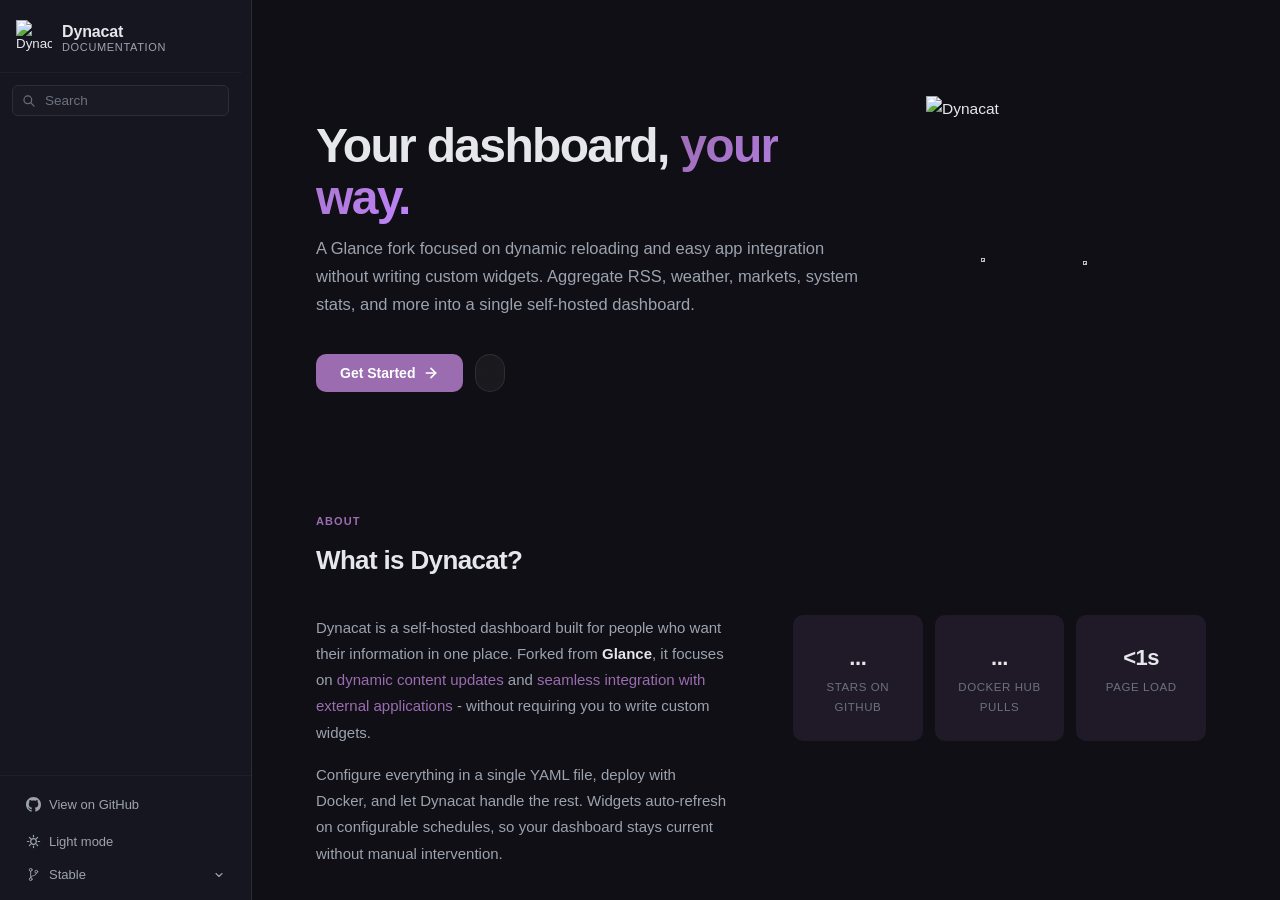
==== docs/index.html @ 715b792f "Test new pages system" ====
<!DOCTYPE html>
<html lang="en">
<head>
  <meta charset="UTF-8">
  <meta name="viewport" content="width=device-width, initial-scale=1.0">
  <title>Dynacat — Documentation</title>
  <script>
    (function () {
      try {
        var savedTheme = localStorage.getItem('theme') || 'dark';
        document.documentElement.setAttribute('data-theme', savedTheme);
      } catch (e) {
        document.documentElement.setAttribute('data-theme', 'dark');
      }
    })();
  </script>
  <link rel="icon" href="docs/logo.png" type="image/png">
  <link rel="stylesheet" href="https://cdnjs.cloudflare.com/ajax/libs/highlight.js/11.9.0/styles/atom-one-dark.min.css">
  <link rel="stylesheet" href="assets/style.css">
</head>
<body>

<div class="layout">
  <div class="overlay" id="overlay"></div>

  <aside class="sidebar" id="sidebar">
    <div class="sidebar-body">

      <div class="sidebar-header">
        <button class="site-logo" data-page="home">
          <img src="docs/logo.png" alt="Dynacat" class="logo-img">
          <div class="logo-text">
            <span class="logo-name">Dynacat</span>
            <span class="logo-sub">Documentation</span>
          </div>
        </button>
        <button class="mobile-nav-close" id="mobile-nav-close" aria-label="Close navigation">
          <span></span>
          <span></span>
        </button>
      </div>

      <div class="search-wrap">
        <svg class="search-icon" viewBox="0 0 18 18" fill="none">
          <circle cx="7.5" cy="7.5" r="5" stroke="currentColor" stroke-width="1.5"/>
          <path d="M11.5 11.5L15.5 15.5" stroke="currentColor" stroke-width="1.5" stroke-linecap="round"/>
        </svg>
        <input
          type="search"
          id="search-input"
          class="search-input"
          placeholder="Search"
          autocomplete="off"
          spellcheck="false"
        >
      </div>

      <div class="search-results" id="search-results" hidden></div>

      <nav class="nav" id="nav">
        <!-- populated dynamically from docs/manifest.json -->
      </nav>
    </div>

    <div class="sidebar-footer">
      <a
        href="https://github.com/Panonim/dynacat"
        target="_blank"
        rel="noopener noreferrer"
        class="footer-link"
      >
        <svg viewBox="0 0 16 16" fill="currentColor" width="15" height="15" aria-hidden="true">
          <path d="M8 0C3.58 0 0 3.58 0 8c0 3.54 2.29 6.53 5.47 7.59.4.07.55-.17.55-.38
            0-.19-.01-.82-.01-1.49-2.01.37-2.53-.49-2.69-.94-.09-.23-.48-.94-.82-1.13
            -.28-.15-.68-.52-.01-.53.63-.01 1.08.58 1.23.82.72 1.21 1.87.87 2.33.66
            .07-.52.28-.87.51-1.07-1.78-.2-3.64-.89-3.64-3.95 0-.87.31-1.59.82-2.15
            -.08-.2-.36-1.02.08-2.12 0 0 .67-.21 2.2.82.64-.18 1.32-.27 2-.27
            .68 0 1.36.09 2 .27 1.53-1.04 2.2-.82 2.2-.82.44 1.1.16 1.92.08 2.12
            .51.56.82 1.27.82 2.15 0 3.07-1.87 3.75-3.65 3.95.29.25.54.73.54 1.48
            0 1.07-.01 1.93-.01 2.2 0 .21.15.46.55.38A8.013 8.013 0 0016 8
            c0-4.42-3.58-8-8-8z"/>
        </svg>
        View on GitHub
      </a>

      <button id="theme-toggle" class="theme-toggle">
        <svg class="icon-sun" viewBox="0 0 16 16" fill="none" width="15" height="15" aria-hidden="true">
          <circle cx="8" cy="8" r="3" stroke="currentColor" stroke-width="1.3"/>
          <path d="M8 1.5v1.5M8 13v1.5M1.5 8H3M13 8h1.5M3.6 3.6l1.1 1.1M11.3 11.3l1.1 1.1M3.6 12.4l1.1-1.1M11.3 4.7l1.1-1.1" stroke="currentColor" stroke-width="1.3" stroke-linecap="round"/>
        </svg>
        <svg class="icon-moon" viewBox="0 0 16 16" fill="none" width="15" height="15" aria-hidden="true">
          <path d="M13 10.5A6 6 0 0 1 5.5 3 6.5 6.5 0 1 0 13 10.5z" stroke="currentColor" stroke-width="1.3"/>
        </svg>
        <span id="theme-label">Light mode</span>
      </button>

      <div class="branch-switcher">
        <svg class="branch-icon" viewBox="0 0 512 512" width="15" height="15" aria-hidden="true">
          <circle cx="160" cy="96" r="48" style="fill:none;stroke:currentColor;stroke-linecap:round;stroke-linejoin:round;stroke-width:32px"/>
          <circle cx="160" cy="416" r="48" style="fill:none;stroke:currentColor;stroke-linecap:round;stroke-linejoin:round;stroke-width:32px"/>
          <line x1="160" y1="368" x2="160" y2="144" style="fill:none;stroke:currentColor;stroke-linecap:round;stroke-linejoin:round;stroke-width:32px"/>
          <circle cx="352" cy="160" r="48" style="fill:none;stroke:currentColor;stroke-linecap:round;stroke-linejoin:round;stroke-width:32px"/>
          <path d="M352,208c0,128-192,48-192,160" style="fill:none;stroke:currentColor;stroke-linecap:round;stroke-linejoin:round;stroke-width:32px"/>
        </svg>
        <select id="branch-select" class="branch-select" aria-label="Documentation version">
          <option value="/">Stable</option>
          <option value="/beta/">Beta</option>
        </select>
        <svg class="branch-chevron" viewBox="0 0 16 16" fill="none" width="12" height="12" aria-hidden="true">
          <path d="M4 6l4 4 4-4" stroke="currentColor" stroke-width="1.5" stroke-linecap="round" stroke-linejoin="round"/>
        </svg>
      </div>
    </div>
  </aside>

  <div class="main">
    <header class="topbar">
      <button class="hamburger" id="hamburger" aria-label="Toggle sidebar">
        <span></span>
        <span></span>
        <span></span>
      </button>
      <nav class="breadcrumb" aria-label="Breadcrumb">
        <span class="bc-root">Dynacat</span>
        <span class="bc-sep" aria-hidden="true">/</span>
        <span id="bc-page">Welcome</span>
      </nav>
    </header>

    <main class="page" id="content">
      <!-- content renders here -->
    </main>
  </div>

  <button class="go-to-top" id="go-to-top" aria-label="Go to top">
    <svg viewBox="0 0 24 24" fill="none" stroke="currentColor" stroke-width="2" stroke-linecap="round" stroke-linejoin="round"><path d="M12 19V5M5 12l7-7 7 7"/></svg>
  </button>
</div>

<script src="https://cdnjs.cloudflare.com/ajax/libs/highlight.js/11.9.0/highlight.min.js"></script>
<script src="https://cdnjs.cloudflare.com/ajax/libs/highlight.js/11.9.0/languages/yaml.min.js"></script>
<script src="https://cdnjs.cloudflare.com/ajax/libs/highlight.js/11.9.0/languages/dockerfile.min.js"></script>
<script src="https://cdn.jsdelivr.net/npm/marked/marked.min.js"></script>
<script src="assets/app.js"></script>
</body>
</html>
---- docs/assets/style.css ----
/* ─── Fonts ─────────────────────────────────────────────────────────────── */

@font-face {
  font-family: 'Work Sans';
  src: url('../fonts/WorkSans-VariableFont_wght.ttf') format('truetype');
  font-weight: 100 900;
  font-style: normal;
  font-display: swap;
}

@font-face {
  font-family: 'Work Sans';
  src: url('../fonts/WorkSans-Italic-VariableFont_wght.ttf') format('truetype');
  font-weight: 100 900;
  font-style: italic;
  font-display: swap;
}

@font-face {
  font-family: 'Oxygen Mono';
  src: url('../fonts/OxygenMono-Regular.ttf') format('truetype');
  font-weight: 100 900;
  font-style: normal;
  font-display: swap;
}

@font-face {
  font-family: 'Oxygen Mono';
  src: url('../fonts/OxygenMono-Regular.ttf') format('truetype');
  font-weight: 100 900;
  font-style: italic;
  font-display: swap;
}

/* ─── Variables ──────────────────────────────────────────────────────────── */

:root {
  --purple:         #9B6CB0;
  --purple-dark:    #7A5587;
  --navy:           #1F1F2E;

  --bg:             #0F0F15;
  --sidebar-bg:     #161620;
  --surface:        #1A1A24;
  --surface-hover:  #242430;
  --border:         #2D2D38;
  --border-subtle:  #1F1F2A;

  --text:           #E5E7EB;
  --text-muted:     #9CA3AF;
  --text-faint:     #6B7280;

  --accent:         #9B6CB0;
  --accent-dim:     rgba(155, 108, 176, 0.12);
  --accent-border:  rgba(155, 108, 176, 0.25);
  --search-hit-bg:  rgba(155, 108, 176, 0.32);
  --search-hit-ring:rgba(192, 132, 252, 0.78);
  --text-highlight-bg: rgba(155, 108, 176, 0.22);
  --text-highlight-color: #F3E8FF;
  --text-selection-bg: rgba(155, 108, 176, 0.36);
  --text-selection-color: #FFFFFF;
  --code-selection-bg: rgba(155, 108, 176, 0.5);
  --code-selection-color: #FFFFFF;

  --code-bg:        #0A0A0F;
  --code-border:    #1F1F2A;

  --callout-note-bg:      rgba(59, 130, 246, 0.06);
  --callout-note-border:  rgba(59, 130, 246, 0.25);
  --callout-note-text:    #60A5FA;

  --callout-tip-bg:       rgba(34, 197, 94, 0.06);
  --callout-tip-border:   rgba(34, 197, 94, 0.25);
  --callout-tip-text:     #4ADE80;

  --callout-warn-bg:      rgba(245, 158, 11, 0.06);
  --callout-warn-border:  rgba(245, 158, 11, 0.25);
  --callout-warn-text:    #FBBF24;

  --callout-danger-bg:    rgba(239, 68, 68, 0.06);
  --callout-danger-border:rgba(239, 68, 68, 0.25);
  --callout-danger-text:  #F87171;

  --callout-quote-bg:     rgba(148, 163, 184, 0.08);
  --callout-quote-border: rgba(148, 163, 184, 0.28);

  --sidebar-width:  252px;
  --topbar-height:  52px;
  --content-max:    800px;

  --radius-sm: 4px;
  --radius:    6px;
  --radius-lg: 10px;
}

[data-theme="light"] {
  --bg:             #F4F0FC;
  --sidebar-bg:     #EDE8FA;
  --surface:        #FFFFFF;
  --surface-hover:  #E6DFF7;
  --border:         #CFC5EA;
  --border-subtle:  #D8D0F0;

  --text:           #1C1633;
  --text-muted:     #6B5D90;
  --text-faint:     #A898CC;

  --accent:         #8030BE;
  --accent-dim:     rgba(128, 48, 190, 0.08);
  --accent-border:  rgba(128, 48, 190, 0.25);
  --search-hit-bg:  rgba(128, 48, 190, 0.28);
  --search-hit-ring:rgba(128, 48, 190, 0.6);
  --text-highlight-bg: rgba(128, 48, 190, 0.18);
  --text-highlight-color: #3C145B;
  --text-selection-bg: rgba(128, 48, 190, 0.28);
  --text-selection-color: #1C1633;
  --code-selection-bg: rgba(128, 48, 190, 0.55);
  --code-selection-color: #FFFFFF;

  --code-bg:        #1A1530;
  --code-border:    #2A2248;

  --callout-note-bg:      rgba(59, 130, 246, 0.06);
  --callout-note-border:  rgba(59, 130, 246, 0.3);
  --callout-note-text:    #2563EB;

  --callout-tip-bg:       rgba(22, 163, 74, 0.06);
  --callout-tip-border:   rgba(22, 163, 74, 0.3);
  --callout-tip-text:     #16A34A;

  --callout-warn-bg:      rgba(217, 119, 6, 0.07);
  --callout-warn-border:  rgba(217, 119, 6, 0.3);
  --callout-warn-text:    #B45309;

  --callout-danger-bg:    rgba(220, 38, 38, 0.06);
  --callout-danger-border:rgba(220, 38, 38, 0.3);
  --callout-danger-text:  #DC2626;

  --callout-quote-bg:     rgba(100, 116, 139, 0.10);
  --callout-quote-border: rgba(100, 116, 139, 0.30);
}

/* ─── Scrollbars ─────────────────────────────────────────────────────────── */

:root {
  --scrollbar-thumb:  rgba(155, 108, 176, 0.28);
  --scrollbar-thumb-hover: rgba(155, 108, 176, 0.52);
  --scrollbar-track:  transparent;

  --toc-title:          #8890A6;
  --toc-link:           #7E879D;
  --toc-link-hover:     #A0A9BE;
  --toc-link-active:    #9D73D4;
  --toc-active-rail:    #9D73D4;
  --toc-hover-bg:       rgba(255, 255, 255, 0.02);
}

[data-theme="light"] {
  --scrollbar-thumb: rgba(128, 48, 190, 0.22);
  --scrollbar-thumb-hover: rgba(128, 48, 190, 0.44);

  --toc-title:          #8F89A6;
  --toc-link:           #8C84A8;
  --toc-link-hover:     #6B5D90;
  --toc-link-active:    #8030BE;
  --toc-active-rail:    #8030BE;
  --toc-hover-bg:       rgba(128, 48, 190, 0.06);
}

* {
  scrollbar-width: thin;
  scrollbar-color: var(--scrollbar-thumb) var(--scrollbar-track);
}

*::-webkit-scrollbar {
  width: 14px;
  height: 14px;
}

*::-webkit-scrollbar-track {
  background: var(--scrollbar-track);
}

*::-webkit-scrollbar-thumb {
  background: var(--scrollbar-thumb);
  border-radius: 999px;
}

*::-webkit-scrollbar-thumb:hover {
  background: var(--scrollbar-thumb-hover);
}

*::-webkit-scrollbar-corner {
  background: transparent;
}

*::-webkit-scrollbar-button {
  display: block;
  width: 14px;
  height: 14px;
  background: var(--scrollbar-thumb);
}

*::-webkit-scrollbar-button:hover {
  background: var(--scrollbar-thumb-hover);
}

/* Up */
*::-webkit-scrollbar-button:vertical:decrement {
  clip-path: polygon(50% 20%, 90% 80%, 10% 80%);
}
/* Down */
*::-webkit-scrollbar-button:vertical:increment {
  clip-path: polygon(50% 80%, 10% 20%, 90% 20%);
}
/* Left */
*::-webkit-scrollbar-button:horizontal:decrement {
  clip-path: polygon(20% 50%, 80% 10%, 80% 90%);
}
/* Right */
*::-webkit-scrollbar-button:horizontal:increment {
  clip-path: polygon(80% 50%, 20% 10%, 20% 90%);
}

/* ─── Reset ──────────────────────────────────────────────────────────────── */

*, *::before, *::after { box-sizing: border-box; }

html, body {
  height: 100%;
  margin: 0;
}

html {
  scroll-behavior: auto;
  -webkit-text-size-adjust: 100%;
  text-size-adjust: 100%;
}

body {
  font-family: 'Work Sans', -apple-system, 'Segoe UI', sans-serif;
  font-size: 15.5px;
  line-height: 1.7;
  color: var(--text);
  background: var(--bg);
  -webkit-font-smoothing: antialiased;
  overflow: hidden;
}

::selection {
  background: var(--text-selection-bg);
  color: var(--text-selection-color);
}

::-moz-selection {
  background: var(--text-selection-bg);
  color: var(--text-selection-color);
}

/* ─── Layout ─────────────────────────────────────────────────────────────── */

.layout {
  display: flex;
  min-height: 100vh;
  width: 100%;
  scrollbar-gutter: stable;
  height: 100vh;
  overflow: hidden;
}

.overlay {
  display: none;
  position: fixed;
  inset: 0;
  background: rgba(0, 0, 0, 0.5);
  z-index: 40;
}

.overlay.active {
  display: block;
}

/* ─── Sidebar ────────────────────────────────────────────────────────────── */

.sidebar {
  width: var(--sidebar-width);
  flex-shrink: 0;
  background: var(--sidebar-bg);
  border-right: 1px solid var(--border);
  display: flex;
  flex-direction: column;
  height: 100vh;
  position: sticky;
  top: 0;
  overflow: hidden;
}

.sidebar-body {
  flex: 1;
  overflow-y: auto;
  overflow-x: hidden;
  padding-bottom: 16px;
  scrollbar-gutter: stable;
}

.sidebar-header {
  display: flex;
  align-items: center;
  gap: 10px;
  padding: 20px 16px 16px;
  border-bottom: 1px solid var(--border-subtle);
  margin-bottom: 12px;
}

.site-logo {
  display: flex;
  align-items: center;
  gap: 10px;
  background: none;
  border: none;
  cursor: pointer;
  padding: 0;
  color: var(--text);
  width: 100%;
  text-align: left;
}

.mobile-nav-close {
  display: none;
  width: 36px;
  height: 36px;
  border-radius: 8px;
  border: 1px solid var(--border);
  background: var(--surface);
  color: var(--text-muted);
  padding: 0;
  align-items: center;
  justify-content: center;
  position: relative;
  flex-shrink: 0;
  cursor: pointer;
  transition: background 0.15s, color 0.15s, border-color 0.15s;
}

.mobile-nav-close:hover {
  color: var(--text);
  background: var(--surface-hover);
  border-color: var(--accent-border);
}

.mobile-nav-close span {
  position: absolute;
  width: 16px;
  height: 2px;
  border-radius: 99px;
  background: currentColor;
}

.mobile-nav-close span:nth-child(1) {
  transform: rotate(45deg);
}

.mobile-nav-close span:nth-child(2) {
  transform: rotate(-45deg);
}

.site-logo:hover .logo-name { color: var(--accent); }

.logo-img {
  width: 36px;
  height: 36px;
  object-fit: contain;
  flex-shrink: 0;
}

.logo-text {
  display: flex;
  flex-direction: column;
  line-height: 1.2;
}

.logo-name {
  font-size: 16px;
  font-weight: 700;
  color: var(--text);
  letter-spacing: -0.01em;
  transition: color 0.15s;
}

.logo-sub {
  font-size: 11px;
  font-weight: 500;
  color: var(--text-muted);
  text-transform: uppercase;
  letter-spacing: 0.06em;
}

/* ─── Search ─────────────────────────────────────────────────────────────── */

.search-wrap {
  position: relative;
  padding: 0 12px;
  margin-bottom: 12px;
}

.search-icon {
  position: absolute;
  left: 22px;
  top: 50%;
  transform: translateY(-50%);
  color: var(--text-faint);
  pointer-events: none;
  width: 14px;
  height: 14px;
}

.search-input {
  width: 100%;
  padding: 7px 10px 7px 32px;
  background: var(--surface);
  border: 1px solid var(--border);
  border-radius: var(--radius);
  color: var(--text);
  font-family: inherit;
  font-size: 13.5px;
  outline: none;
  transition: border-color 0.15s;
  -webkit-appearance: none;
  appearance: none;
}

.search-input::placeholder { color: var(--text-faint); }
.search-input:focus { border-color: var(--accent-border); }
.search-input::-webkit-search-cancel-button { display: none; }

.search-results {
  margin: 0 12px;
  background: var(--surface);
  border: 1px solid var(--border);
  border-radius: var(--radius);
  overflow: hidden;
  max-height: 320px;
  overflow-y: auto;
}

.search-results[hidden] { display: none; }

.search-result {
  padding: 10px 14px;
  border-bottom: 1px solid var(--border-subtle);
  cursor: pointer;
  display: block;
  width: 100%;
  background: none;
  border-left: none;
  border-right: none;
  border-top: none;
  text-align: left;
  font-family: inherit;
  color: var(--text);
}

.search-result:last-child { border-bottom: none; }
.search-result:hover { background: var(--surface-hover); }

.sr-page {
  font-size: 11px;
  font-weight: 600;
  color: var(--accent);
  text-transform: uppercase;
  letter-spacing: 0.05em;
  margin-bottom: 2px;
}

.sr-heading {
  font-size: 13px;
  font-weight: 600;
  color: var(--text);
  margin-bottom: 2px;
}

.sr-snippet {
  font-size: 12px;
  color: var(--text-muted);
  white-space: nowrap;
  overflow: hidden;
  text-overflow: ellipsis;
}

.sr-snippet mark {
  background: var(--accent-dim);
  color: var(--accent);
  border-radius: 2px;
  padding: 0 1px;
}

.search-hit-flash {
  position: relative;
  display: inline;
}

.search-hit-flash::after {
  content: '';
  position: absolute;
  top: -2px;
  bottom: -2px;
  left: -2px;
  right: -2px;
  background: var(--search-hit-bg);
  border: 1px solid var(--search-hit-ring);
  border-radius: 4px;
  pointer-events: none;
  z-index: 1;
  box-decoration-break: clone;
  will-change: transform, opacity;
}

.search-hit-flash.sh-first::after {
  border-top-right-radius: 0;
  border-bottom-right-radius: 0;
  border-right: none;
  right: 0;
}
.search-hit-flash.sh-mid::after {
  border-radius: 0;
  border-left: none;
  border-right: none;
  left: 0;
  right: 0;
}
.search-hit-flash.sh-last::after {
  border-top-left-radius: 0;
  border-bottom-left-radius: 0;
  border-left: none;
  left: 0;
}

.search-hit-flash.search-hit-enter::after {
  animation: fallIn3d 520ms cubic-bezier(0.2, 0.9, 0.25, 1) both;
}

.search-hit-flash.search-hit-fadeout::after {
  animation: searchHitFadeOut 480ms ease forwards;
}

@keyframes fallIn3d {
  from {
    opacity: 0;
    transform: perspective(900px) translateZ(600px) scale(1.4);
  }
  to {
    opacity: 1;
    transform: perspective(900px) translateZ(0) scale(1);
  }
}

@keyframes searchHitFadeOut {
  0% {
    opacity: 1;
    transform: translateY(0) scale(1);
  }
  100% {
    opacity: 0;
    transform: translateY(2px) scale(0.995);
  }
}

.search-empty {
  padding: 16px 14px;
  font-size: 13px;
  color: var(--text-muted);
  text-align: center;
}

/* ─── Navigation ─────────────────────────────────────────────────────────── */

.nav {
  padding: 0 8px;
}

.nav-label {
  font-size: 11px;
  font-weight: 600;
  text-transform: uppercase;
  letter-spacing: 0.07em;
  color: var(--text-faint);
  padding: 12px 8px 4px;
}

.nav-item {
  display: block;
  width: 100%;
  padding: 7px 10px;
  border-radius: var(--radius-sm);
  background: none;
  border: none;
  color: var(--text-muted);
  font-family: inherit;
  font-size: 14px;
  font-weight: 400;
  cursor: pointer;
  text-align: left;
  transition: color 0.12s, background 0.12s;
  margin-bottom: 1px;
}

.nav-item:hover {
  color: var(--text);
  background: var(--surface-hover);
}

.nav-item.active {
  color: var(--accent);
  background: var(--accent-dim);
  font-weight: 500;
}

/* ─── Sidebar Footer ─────────────────────────────────────────────────────── */

.sidebar-footer {
  flex-shrink: 0;
  padding: 12px 16px;
  border-top: 1px solid var(--border-subtle);
  display: flex;
  flex-direction: column;
  gap: 6px;
}

.footer-link {
  display: flex;
  align-items: center;
  gap: 8px;
  padding: 6px 10px;
  border-radius: var(--radius-sm);
  color: var(--text-muted);
  text-decoration: none;
  font-size: 13px;
  transition: color 0.12s, background 0.12s;
}

.footer-link:hover {
  color: var(--text);
  background: var(--surface-hover);
}

.theme-toggle {
  display: flex;
  align-items: center;
  gap: 8px;
  padding: 6px 10px;
  border-radius: var(--radius-sm);
  background: none;
  border: none;
  color: var(--text-muted);
  font-family: inherit;
  font-size: 13px;
  cursor: pointer;
  width: 100%;
  text-align: left;
  transition: color 0.12s, background 0.12s;
}

.theme-toggle:hover {
  color: var(--text);
  background: var(--surface-hover);
}

[data-theme="dark"]  .icon-moon { display: none; }
[data-theme="light"] .icon-sun  { display: none; }

.branch-switcher {
  display: flex;
  align-items: center;
  gap: 8px;
  padding: 6px 10px;
  border-radius: var(--radius-sm);
  color: var(--text-muted);
  font-size: 13px;
  position: relative;
  cursor: pointer;
  transition: color 0.12s, background 0.12s;
}

.branch-switcher:hover {
  color: var(--text);
  background: var(--surface-hover);
}

.branch-icon {
  flex-shrink: 0;
}

.branch-select {
  appearance: none;
  -webkit-appearance: none;
  background: none;
  border: none;
  color: inherit;
  font-family: inherit;
  font-size: inherit;
  cursor: pointer;
  padding: 0;
  padding-right: 16px;
  flex: 1;
  min-width: 0;
}

.branch-select:focus {
  outline: none;
}

.branch-chevron {
  position: absolute;
  right: 10px;
  pointer-events: none;
  flex-shrink: 0;
}

/* Desktop: custom styled dropdown */
@media (min-width: 769px) {
  .branch-switcher {
    display: flex;
  }

  .branch-select {
    appearance: none;
    -webkit-appearance: none;
  }
}

/* Mobile: native system picker */
@media (max-width: 768px) {
  .branch-switcher {
    display: flex;
  }

  .branch-select {
    appearance: auto;
    -webkit-appearance: auto;
  }

  .branch-chevron {
    display: none;
  }
}

/* ─── Main area ──────────────────────────────────────────────────────────── */

.main {
  flex: 1;
  min-width: 0;
  display: flex;
  flex-direction: column;
  overflow-y: auto;
  overflow-x: hidden;
  min-height: 0;
}

/* ─── Top bar ────────────────────────────────────────────────────────────── */

.topbar {
  position: sticky;
  top: 0;
  z-index: 20;
  height: var(--topbar-height);
  background: var(--bg);
  border-bottom: 1px solid var(--border-subtle);
  display: flex;
  align-items: center;
  padding: 0 32px;
  gap: 12px;
}

.hamburger {
  display: none;
  flex-direction: column;
  justify-content: center;
  align-items: center;
  gap: 5px;
  width: 40px;
  height: 40px;
  background: none;
  border: none;
  cursor: pointer;
  padding: 6px;
  flex-shrink: 0;
  border-radius: 6px;
  transition: background 0.15s, color 0.15s;
}

.hamburger:hover {
  background: var(--surface-hover);
}

.hamburger span {
  display: block;
  width: 20px;
  height: 2px;
  background: currentColor;
  border-radius: 1px;
  color: var(--text-muted);
}

.hamburger:hover span {
  color: var(--text);
}

.hamburger.active span:nth-child(1) {
  transform: rotate(45deg) translate(8px, 8px);
}

.hamburger.active span:nth-child(2) {
  opacity: 0;
}

.hamburger.active span:nth-child(3) {
  transform: rotate(-45deg) translate(7px, -7px);
}

.breadcrumb {
  display: flex;
  align-items: center;
  gap: 8px;
  font-size: 13.5px;
  color: var(--text-muted);
   margin-top: 10px;
  font-size: 12px;
}

#bc-page {
  color: var(--text);
  font-weight: 500;
}

/* ─── Page content ───────────────────────────────────────────────────────── */

.page {
  flex: 1;
  padding: 48px 64px 96px;
  width: 80%;
  max-width: calc(var(--content-max) + 128px);
  margin-left: auto;
  margin-right: auto;
  box-sizing: border-box;
}

/* ─── Home layout overrides ─────────────────────────────────────────────── */

.main.is-home .topbar { display: none; }

.main.is-home .page {
  width: 100%;
  max-width: 100%;
  padding: 0 64px 64px;
}

@media (max-width: 768px) {
  .main.is-home .page { padding: 0 0 48px; }
}

/* ─── Home page ──────────────────────────────────────────────────────────── */

@keyframes homeSlideUp {
  from { opacity: 0; transform: translateY(18px); }
  to   { opacity: 1; transform: translateY(0); }
}

@keyframes homePulse {
  0%, 100% { opacity: 1; }
  50%      { opacity: 0.5; }
}

@keyframes homeGlow {
  0%, 100% { opacity: 0.25; transform: scale(1); }
  50%      { opacity: 0.4;  transform: scale(1.05); }
}

.home-welcome {
  width: 100%;
}

.main.is-home .home-welcome * {
  animation: none !important;
}

/* ── Hero ─────────────────────────────────────────────────────── */

.home-hero {
  position: relative;
  padding: 120px 0 64px;
  overflow: hidden;
}

.home-hero-inner {
  position: relative;
  z-index: 1;
}

.home-hero-glow {
  display: none;
}

.home-badge {
  display: inline-flex;
  align-items: center;
  gap: 8px;
  padding: 0;
  font-size: 12.5px;
  font-weight: 500;
  color: var(--text-faint);
  margin-bottom: 28px;
  animation: homeSlideUp 0.5s ease both;
}

.home-badge-dot {
  width: 7px;
  height: 7px;
  border-radius: 50%;
  background: #4ADE80;
  animation: homePulse 2s ease-in-out infinite;
}

.home-badge-sep {
  color: var(--text-faint);
  opacity: 0.5;
}

.home-title {
  font-size: 48px;
  font-weight: 750;
  letter-spacing: -0.035em;
  line-height: 1.08;
  color: var(--text);
  margin: 0 0 10px;
  animation: homeSlideUp 0.5s ease 0.06s both;
}

.home-title-accent {
  background: linear-gradient(135deg, var(--accent) 0%, #C084FC 100%);
  -webkit-background-clip: text;
  -webkit-text-fill-color: transparent;
  background-clip: text;
}

.home-subtitle {
  font-size: 16.5px;
  line-height: 1.7;
  color: var(--text-muted);
  max-width: 680px;
  margin: 0 0 36px;
  animation: homeSlideUp 0.5s ease 0.12s both;
}

.home-hero-copy {
  min-width: 0;
}

.home-actions {
  display: flex;
  gap: 12px;
  flex-wrap: wrap;
  animation: homeSlideUp 0.5s ease 0.18s both;
}

.home-btn-primary {
  display: inline-flex;
  align-items: center;
  gap: 8px;
  padding: 11px 24px;
  background: var(--accent);
  color: #fff;
  border: none;
  border-radius: var(--radius-lg);
  font-family: inherit;
  font-size: 14px;
  font-weight: 600;
  cursor: pointer;
  transition: transform 0.15s, box-shadow 0.15s;
  text-decoration: none;
}

.home-btn-primary svg {
  width: 16px;
  height: 16px;
  transition: transform 0.15s;
}

.home-btn-primary:hover {
  transform: translateY(-1px);
}

.home-btn-primary:hover svg {
  transform: translateX(3px);
}

.home-btn-ghost {
  display: inline-flex;
  align-items: center;
  gap: 8px;
  padding: 11px 24px;
  background: transparent;
  color: var(--text-muted);
  border: 1px solid var(--border);
  border-radius: var(--radius-lg);
  font-family: inherit;
  font-size: 14px;
  font-weight: 500;
  cursor: pointer;
  text-decoration: none;
  transition: color 0.15s, border-color 0.15s, background 0.15s;
}

.home-btn-ghost:hover {
  color: var(--text);
  border-color: var(--text-faint);
  background: var(--surface);
}

.home-version {
  display: inline-flex;
  align-items: center;
  gap: 6px;
  padding: 8px 14px;
  background: rgba(128, 128, 128, 0.1);
  color: var(--text-muted);
  border: 1px solid rgba(128, 128, 128, 0.2);
  border-radius: 20px;
  font-size: 12px;
  font-weight: 500;
  letter-spacing: 0.05em;
  backdrop-filter: blur(8px);
}

/* ── Shared section styling ───────────────────────────────────── */

.home-section-label {
  font-size: 11px;
  font-weight: 600;
  text-transform: uppercase;
  letter-spacing: 0.1em;
  color: var(--accent);
  margin-bottom: 8px;
}

.home-section-heading {
  font-size: 26px;
  font-weight: 700;
  letter-spacing: -0.025em;
  color: var(--text);
  margin: 0 0 32px;
}

/* ── About / What is Dynacat ─────────────────────────────────── */

.home-about {
  padding: 56px 0;
}

.home-about-grid {
  display: grid;
  grid-template-columns: 1fr 1fr;
  gap: 64px;
  align-items: start;
}

.home-about-text p {
  font-size: 15px;
  line-height: 1.75;
  color: var(--text-muted);
  margin: 0 0 16px;
}

.home-about-text p:last-child { margin-bottom: 0; }

.home-about-text strong { color: var(--text); font-weight: 600; }
.home-about-text em { color: var(--accent); font-style: normal; font-weight: 500; }

.home-about-stats {
  display: grid;
  grid-template-columns: repeat(3, 1fr);
  gap: 12px;
  min-width: auto;
}

.home-stat {
  padding: 24px 12px;
  text-align: center;
  background: var(--accent-dim);
  border-radius: var(--radius-lg);
}

.home-stat + .home-stat {
  border-top: none;
}

.home-stat-value {
  font-size: 22px;
  font-weight: 750;
  letter-spacing: -0.02em;
  color: var(--text);
  margin-bottom: 2px;
}

.home-stat-label {
  font-size: 11.5px;
  font-weight: 500;
  color: var(--text-faint);
  text-transform: uppercase;
  letter-spacing: 0.05em;
}

/* ── Feature cards ────────────────────────────────────────────── */

.home-features-section {
  padding: 56px 0;
}

.home-cards {
  display: grid;
  grid-template-columns: repeat(3, 1fr);
  gap: 16px;
}

.home-card {
  padding: 24px 0;
  background: transparent;
  animation: homeSlideUp 0.4s ease both;
}

.home-card:hover .home-card-icon {
  background: var(--accent);
  color: #fff;
}

.home-card-icon {
  width: 36px;
  height: 36px;
  display: flex;
  align-items: center;
  justify-content: center;
  border-radius: var(--radius);
  background: var(--accent-dim);
  color: var(--accent);
  margin-bottom: 16px;
  transition: background 0.2s, color 0.2s;
}

.home-card-icon svg {
  width: 18px;
  height: 18px;
}

.home-card-title {
  font-size: 14px;
  font-weight: 650;
  color: var(--text);
  margin-bottom: 6px;
}

.home-card-desc {
  font-size: 13px;
  color: var(--text-muted);
  line-height: 1.65;
}

/* ── Documentation cards ──────────────────────────────────────── */

.home-docs-section {
  padding: 56px 0;
}

.home-doc-grid {
  display: grid;
  grid-template-columns: repeat(2, 1fr);
  gap: 10px;
}

.home-doc-card {
  display: flex;
  align-items: center;
  gap: 14px;
  padding: 14px 4px;
  background: transparent;
  border: none;
  border-bottom: 1px solid var(--border-subtle);
  border-radius: 0;
  cursor: pointer;
  font-family: inherit;
  color: inherit;
  text-align: left;
  text-decoration: none;
  transition: transform 0.2s cubic-bezier(0.2, 0, 0.38, 0.9);
  animation: homeSlideUp 0.35s ease both;
}

.home-doc-card:hover {
  transform: translateX(4px);
}

.home-doc-icon {
  width: 32px;
  height: 32px;
  flex-shrink: 0;
  display: flex;
  align-items: center;
  justify-content: center;
  color: var(--text-faint);
  transition: color 0.2s cubic-bezier(0.2, 0, 0.38, 0.9);
}

.home-doc-icon svg {
  width: 18px;
  height: 18px;
}

.home-doc-card:hover .home-doc-icon { color: var(--accent); }

.home-doc-body {
  flex: 1;
  min-width: 0;
}

.home-doc-title {
  font-size: 13.5px;
  font-weight: 600;
  color: var(--text);
  margin-bottom: 1px;
}

.home-doc-desc {
  font-size: 12.5px;
  color: var(--text-faint);
}

.home-doc-arrow {
  width: 16px;
  height: 16px;
  flex-shrink: 0;
  color: var(--text-faint);
  opacity: 0;
  transform: translateX(-4px);
  transition: opacity 0.2s cubic-bezier(0.2, 0, 0.38, 0.9), transform 0.2s cubic-bezier(0.2, 0, 0.38, 0.9), color 0.2s cubic-bezier(0.2, 0, 0.38, 0.9);
}

.home-doc-card:hover .home-doc-arrow {
  opacity: 1;
  transform: translateX(0);
  color: var(--accent);
}

/* ── Community Icons ──────────────────────────────────────────── */

.home-community-section {
  padding: 56px 0;
}

.home-community-grid {
  display: flex;
  gap: 12px;
  justify-content: center;
  align-items: center;
}

.home-community-card {
  position: relative;
  display: flex;
  align-items: center;
  gap: 0;
  text-decoration: none;
  color: inherit;
  overflow: hidden;
  border-radius: var(--radius);
  background: var(--accent-dim);
  min-width: 44px;
  height: 44px;
}

.home-community-icon {
  width: 44px;
  height: 44px;
  display: flex;
  align-items: center;
  justify-content: center;
  flex-shrink: 0;
  color: var(--accent);
}

.home-community-icon--discord { color: #7289DA; }
.home-community-icon--issues  { color: #FBBF24; }
.home-community-icon--paypal  { color: #0070BA; }

.home-community-card--discord { background: rgba(88, 101, 242, 0.12); }
.home-community-card--issues  { background: rgba(245, 158, 11, 0.1); }
.home-community-card--paypal  { background: rgba(0, 112, 186, 0.12); }

.home-community-label {
  display: inline-block;
  max-width: 0;
  overflow: hidden;
  white-space: nowrap;
  font-size: 13px;
  font-weight: 600;
  color: var(--text);
  opacity: 0;
  padding-right: 0;
  transition: max-width 0.35s cubic-bezier(0.4, 0, 0.2, 1),
              opacity 0.25s ease 0.05s,
              padding 0.35s cubic-bezier(0.4, 0, 0.2, 1);
}

.home-community-card:hover .home-community-label {
  max-width: 80px;
  opacity: 1;
  padding-right: 14px;
}

/* ── Footer ───────────────────────────────────────────────────── */

.home-footer {
  padding: 28px 0 16px;
}

.home-footer-inner {
  display: flex;
  align-items: center;
  justify-content: space-between;
}

.home-footer-credit {
  font-size: 13px;
  color: var(--text-faint);
}

.home-footer-credit a {
  color: var(--text-muted);
  text-decoration: none;
  transition: color 0.12s;
}

.home-footer-credit a:hover { color: var(--text); }

.home-footer-version {
  font-size: 12px;
  color: var(--text-faint);
  font-family: 'Oxygen Mono', monospace;
}

/* ─── Page loading spinner ───────────────────────────────────────────────── */

.page-loading {
  display: flex;
  align-items: center;
  justify-content: center;
  min-height: 200px;
  padding: 64px;
}

.page-loading-overlay {
  position: fixed;
  inset: 0;
  display: flex;
  align-items: center;
  justify-content: center;
  background: var(--bg);
  z-index: 200;
}

.page-spinner {
  width: 28px;
  height: 28px;
  border: 3px solid var(--border);
  border-top-color: var(--accent);
  border-radius: 50%;
  animation: page-spinner-spin 700ms infinite linear;
}

@keyframes page-spinner-spin {
  to { transform: rotate(360deg); }
}

/* ─── Markdown content ───────────────────────────────────────────────────── */

.md-content { max-width: var(--content-max); }

.md-content h1,
.md-content h2,
.md-content h3,
.md-content h4,
.md-content h5,
.md-content h6 {
  font-weight: 600;
  line-height: 1.3;
  color: var(--text);
  scroll-margin-top: calc(var(--topbar-height) + 16px);
}

.md-content h1 {
  font-size: 28px;
  font-weight: 700;
  letter-spacing: -0.02em;
  margin: 0 0 24px;
  padding-bottom: 16px;
  border-bottom: 1px solid var(--border-subtle);
}

.md-content h2 {
  font-size: 20px;
  margin: 40px 0 12px;
  padding-bottom: 10px;
  border-bottom: 1px solid var(--border-subtle);
}

.md-content h3 {
  font-size: 16px;
  margin: 28px 0 10px;
  border-bottom: none;
}

.md-content h4 {
  font-size: 15px;
  font-weight: 600;
  margin: 20px 0 8px;
}

.md-content h5,
.md-content h6 {
  font-size: 14px;
  margin: 16px 0 8px;
  color: var(--text-muted);
}

.md-content .heading-link {
  opacity: 0;
  margin-left: 8px;
  color: var(--text-faint);
  text-decoration: none;
  font-weight: 400;
  font-size: 0.85em;
  transition: opacity 0.15s;
}

.md-content h1:hover .heading-link,
.md-content h2:hover .heading-link,
.md-content h3:hover .heading-link,
.md-content h4:hover .heading-link { opacity: 1; }

.md-content p {
  margin: 0 0 16px;
  color: var(--text);
}

.md-content a {
  color: var(--accent);
  text-decoration: none;
}

.md-content a:hover { text-decoration: underline; }

.md-content strong { font-weight: 600; color: var(--text); }

.md-content em { font-style: italic; }

.md-content mark {
  background: var(--text-highlight-bg);
  color: var(--text-highlight-color);
  padding: 0 0.15em;
  border-radius: 0.2em;
}

.md-content hr {
  border: none;
  border-top: 1px solid var(--border-subtle);
  margin: 32px 0;
}

/* Lists */
.md-content ul,
.md-content ol {
  margin: 0 0 16px;
  padding-left: 24px;
}

.md-content li { margin-bottom: 4px; color: var(--text); }

.md-content li > ul,
.md-content li > ol { margin: 4px 0; }

.md-content code:not(pre code) {
  font-family: 'Oxygen Mono', 'SFMono-Regular', 'Segoe UI Mono', monospace;
  font-size: 13px;
  background: var(--surface);
  border: 1px solid var(--border);
  border-radius: 3px;
  padding: 1px 5px;
  color: var(--accent);
  overflow-wrap: break-word;
  word-break: break-word;
}

.md-content code::selection,
.md-content code *::selection {
  background: var(--code-selection-bg);
  color: var(--code-selection-color);
}

.md-content code::-moz-selection,
.md-content code *::-moz-selection {
  background: var(--code-selection-bg);
  color: var(--code-selection-color);
}

.md-content li code:last-child {
  display: inline-block;
}

[data-theme="light"] .md-content code:not(pre code) {
  background: var(--accent-dim);
  border-color: var(--accent-border);
}

/* Code blocks */
.md-content pre {
  background: var(--code-bg) !important;
  border: 1px solid var(--code-border);
  border-radius: var(--radius);
  margin: 16px 0 20px;
  overflow: clip;
  position: relative;
}

.code-header {
  display: flex;
  align-items: center;
  justify-content: space-between;
  padding: 7px 14px;
  background: rgba(255,255,255,0.03);
  border-bottom: 1px solid var(--code-border);
}

.code-lang {
  font-family: 'Oxygen Mono', 'SFMono-Regular', 'Segoe UI Mono', monospace;
  font-size: 11px;
  font-weight: 500;
  color: #8B8FA3;
  text-transform: uppercase;
  letter-spacing: 0.06em;
}

.code-copy {
  font-family: inherit;
  font-size: 11.5px;
  color: #8B8FA3;
  background: none;
  border: none;
  cursor: pointer;
  padding: 2px 6px;
  border-radius: 3px;
  transition: color 0.15s, background 0.15s;
}

.code-copy:hover { color: #D1D5DB; background: rgba(255,255,255,0.05); }
.code-copy.copied { color: #86EFAC; }

.md-content pre code {
  display: block;
  padding: 16px 18px !important;
  font-family: 'Oxygen Mono', 'SFMono-Regular', 'Segoe UI Mono', monospace;
  font-size: 13px;
  line-height: 1.65;
  overflow-x: auto;
  white-space: pre;
  background: transparent !important;
  color: #D1D5DB;
}

/* Override highlight.js background */
.md-content pre .hljs { background: transparent !important; }

/* Tables */
.md-content .table-scroll {
  margin: 16px 0 24px;
  overflow-x: auto;
  -webkit-overflow-scrolling: touch;
  scrollbar-width: thin;
  border-radius: var(--radius);
  padding: 0 6px;
}

.md-content .table-scroll::-webkit-scrollbar {
  height: 10px;
}

.md-content .table-scroll::-webkit-scrollbar-thumb {
  border-radius: 999px;
  background: var(--border);
}

.md-content .table-scroll table {
  border-collapse: collapse;
  width: -webkit-max-content;
  width: -moz-max-content;
  width: max-content;
  min-width: 100%;
}

.md-content table {
  width: 100%;
  border-collapse: collapse;
  margin: 0;
  font-size: 14px;
}

.md-content th,
.md-content td {
  text-align: left;
  padding: 9px 14px;
  border-bottom: 1px solid var(--border-subtle);
}

.md-content th {
  font-weight: 600;
  font-size: 12.5px;
  text-transform: uppercase;
  letter-spacing: 0.05em;
  color: var(--text-muted);
  border-bottom: 2px solid var(--border);
}

.md-content td {
  color: var(--text);
  vertical-align: top;
}

.md-content th p,
.md-content td p {
  margin: 0;
}

.md-content th :where(a, strong, em, code, span),
.md-content td :where(a, strong, em, code, span) {
  font-size: inherit;
  line-height: inherit;
}

.md-content td code {
  font-size: inherit;
}

.md-content tr:last-child td { border-bottom: none; }


/* Images */
.md-content img {
  max-width: 100%;
  height: auto;
  border-radius: var(--radius);
  border: 1px solid var(--border);
  margin: 8px 0 16px;
  display: block;
}

/* Details / Summary */
.md-content details {
  background: var(--surface);
  border: 1px solid var(--border);
  border-radius: var(--radius);
  margin: 16px 0;
  overflow: hidden;
}

.md-content summary {
  padding: 12px 16px;
  cursor: pointer;
  font-weight: 500;
  font-size: 14px;
  color: var(--text);
  list-style: none;
  display: flex;
  align-items: center;
  gap: 8px;
  user-select: none;
}

.md-content summary::-webkit-details-marker { display: none; }

.md-content summary::before {
  content: '';
  width: 7px;
  height: 7px;
  border-right: 1.5px solid var(--text-muted);
  border-bottom: 1.5px solid var(--text-muted);
  transform: rotate(-45deg);
  transform-origin: center;
  transition: transform 0.15s;
  flex-shrink: 0;
  margin-left: 2px;
}

.md-content details[open] summary::before { transform: rotate(45deg); }

.md-content details > *:not(summary) {
  padding: 0 16px 16px;
}

.md-content details > pre {
  padding: 0;
  margin: 0 12px 12px;
}

.md-content details[open] {
  border-color: var(--border);
}

/* ─── Callout boxes ──────────────────────────────────────────────────────── */

.callout {
  border-radius: var(--radius);
  border-left: 3px solid;
  padding: 12px 16px;
  margin: 16px 0;
  font-size: 14.5px;
}

.callout-title {
  font-size: 12px;
  font-weight: 700;
  text-transform: uppercase;
  letter-spacing: 0.07em;
  margin-bottom: 6px;
}

.callout p { margin: 0; }
.callout p + p { margin-top: 8px; }
.callout code:not(pre code) {
  background: rgba(255,255,255,0.08) !important;
  border-color: rgba(255,255,255,0.12) !important;
}

.callout-note {
  background: var(--callout-note-bg);
  border-color: var(--callout-note-border);
}
.callout-note .callout-title { color: var(--callout-note-text); }

.callout-tip {
  background: var(--callout-tip-bg);
  border-color: var(--callout-tip-border);
}
.callout-tip .callout-title { color: var(--callout-tip-text); }

.callout-caution,
.callout-warning {
  background: var(--callout-warn-bg);
  border-color: var(--callout-warn-border);
}
.callout-caution .callout-title,
.callout-warning .callout-title { color: var(--callout-warn-text); }

.callout-important {
  background: var(--callout-danger-bg);
  border-color: var(--callout-danger-border);
}
.callout-important .callout-title { color: var(--callout-danger-text); }

.callout-quote {
  background: var(--callout-quote-bg);
  border-color: var(--callout-quote-border);
}

/* ─── Floating TOC ───────────────────────────────────────────────────────── */

.toc-float {
  display: block;
  margin-bottom: 32px;
  background: var(--surface);
  border: 1px solid var(--border);
  border-radius: var(--radius);
  padding: 16px;
}

.toc-float::-webkit-scrollbar { display: none; }

.toc-title {
  font-size: 11px;
  font-weight: 600;
  text-transform: uppercase;
  letter-spacing: 0.08em;
  color: var(--toc-title);
  margin-bottom: 10px;
  padding-left: 10px;
}

.toc-list {
  list-style: none;
  margin: 0;
  padding: 0;
}

.toc-item {
  margin: 0;
  --toc-depth: 0;
}

.toc-item--nested > .toc-link {
  padding-left: calc(10px + (var(--toc-depth) * 14px));
}

.md-content .toc-link {
  display: block;
  padding: 4px 10px;
  padding-left: calc(10px + (var(--toc-depth) * 14px));
  font-size: 12.5px;
  color: var(--toc-link);
  text-decoration: none;
  border-left: 2px solid transparent;
  border-radius: 0 var(--radius-sm) var(--radius-sm) 0;
  transition: color 0.12s, border-color 0.12s, background 0.12s;
  line-height: 1.45;
}

.md-content .toc-link:hover {
  color: var(--toc-link-hover);
  background: var(--toc-hover-bg);
  text-decoration: none;
}

.md-content .toc-link--active,
.md-content .toc-link--active:hover {
  color: var(--toc-link-active);
  border-left-color: var(--toc-active-rail);
}

@media (min-width: 1280px) {
  .toc-float {
    position: fixed;
    top: var(--topbar-height);
    bottom: 0;
    right: 24px;
    width: 188px;
    max-height: none;
    overflow-y: auto;
    scrollbar-width: none;
    z-index: 10;
    margin-bottom: 0;
    background: transparent;
    border: none;
    border-radius: 0;
    padding: 0;
  }
}

/* ─── Go To Top Button ─────────────────────────────────────────────────── */

.go-to-top {
  position: fixed;
  bottom: 24px;
  right: 24px;
  width: 44px;
  height: 44px;
  border-radius: 50%;
  background: var(--surface);
  color: var(--accent);
  border: 1px solid var(--border);
  cursor: pointer;
  display: flex;
  align-items: center;
  justify-content: center;
  z-index: 40;
  opacity: 0;
  transform: translateY(10px);
  transition: all 0.2s ease;
  pointer-events: none;
  box-shadow: none;
}

.go-to-top.visible {
  opacity: 1;
  transform: translateY(0);
  pointer-events: auto;
}

.go-to-top:hover {
  background: var(--border-subtle);
  transform: translateY(-2px);
}

.go-to-top svg {
  width: 22px;
  height: 22px;
}

.main.is-home ~ .go-to-top {
  display: none;
}

@media (min-width: 1024px) {
  .go-to-top {
    left: calc(var(--sidebar-width) + 24px);
    right: auto;
  }
}

/* ─── Topbar / mobile ────────────────────────────────────────────────────── */

@media (max-width: 768px) {
  .md-content pre code,
  .md-content table,
  .md-content th,
  .md-content td,
  .md-content code:not(pre code) {
    -webkit-text-size-adjust: 100%;
    text-size-adjust: 100%;
  }

  .main.is-home .topbar {
    display: flex;
  }

  .sidebar {
    position: fixed;
    left: 0;
    top: 0;
    bottom: 0;
    z-index: 50;
    width: 100vw;
    max-width: 100vw;
    height: 100dvh;
    border-right: none;
    transform: translateX(-100%);
    transition: transform 0.22s ease;
  }

  .sidebar.open {
    transform: translateX(0);
    box-shadow: none;
  }

  .mobile-nav-close {
    display: inline-flex;
  }

  .sidebar-footer {
    padding-bottom: calc(12px + env(safe-area-inset-bottom));
  }

  .hamburger {
    display: flex;
  }

  .hamburger.active {
    color: var(--accent);
  }

  .page {
    padding: 28px 20px 64px;
    width: 100%;
  }

  .topbar {
    padding: 0 16px;
    gap: 8px;
  }

  .home-footer-inner {
    justify-content: center;
  }

  .breadcrumb {
    flex: 1;
    min-width: 0;
    justify-content: flex-end;
    margin-top: 0;
  }

  .bc-page {
    overflow: hidden;
    text-overflow: ellipsis;
    white-space: nowrap;
  }

  .main.is-home .home-hero,
  .main.is-home .home-about,
  .main.is-home .home-features-section,
  .main.is-home .home-docs-section,
  .main.is-home .home-community-section,
  .main.is-home .home-footer {
    padding-left: 20px;
    padding-right: 20px;
  }

  .main.is-home .page {
    padding-top: 16px;
  }
}

@media (min-width: 769px) {
  .topbar {
    background: transparent;
    border-bottom-color: transparent;
  }
}

@media (max-width: 700px) {
  .home-title { font-size: 36px; }
  .home-hero-copy { padding-left: 0 !important; }
  .home-logo-wrapper { display: none; }
  .home-cards { grid-template-columns: repeat(2, 1fr); }
  .home-doc-grid { grid-template-columns: 1fr; }
  .home-support-grid { grid-template-columns: 1fr; }
  .home-about-grid {
    grid-template-columns: 1fr;
    gap: 32px;
  }
  .home-about-stats {
    grid-template-columns: repeat(3, 1fr);
  }
}

@media (max-width: 480px) {
  .home-title { font-size: 28px; }
  .home-cards { grid-template-columns: 1fr; }
  .home-about-stats { grid-template-columns: 1fr; }
  .home-hero { padding: 36px 0 44px; }
  .home-actions {
    flex-direction: row;
    align-items: center;
    gap: 8px;
  }
  .home-btn-primary { flex: 1; justify-content: center; }
  .home-btn-ghost { width: 100%; justify-content: center; }
  .home-version { margin-left: auto; flex-shrink: 0; }
}

/* ─── 404 page ───────────────────────────────────────────────────────────── */

.not-found {
  display: flex;
  flex-direction: column;
  align-items: center;
  justify-content: center;
  text-align: center;
  padding: 80px 24px;
  min-height: 60vh;
}

.not-found-code {
  font-size: 120px;
  font-weight: 800;
  line-height: 1;
  letter-spacing: -4px;
  background: linear-gradient(135deg, var(--accent) 0%, var(--accent-hover, var(--accent)) 100%);
  -webkit-background-clip: text;
  -webkit-text-fill-color: transparent;
  background-clip: text;
  margin-bottom: 16px;
  opacity: 0.9;
}

.not-found-title {
  font-size: 28px;
  font-weight: 700;
  color: var(--text-primary);
  margin: 0 0 12px;
}

.not-found-desc {
  font-size: 15px;
  color: var(--text-secondary);
  margin: 0 0 32px;
  max-width: 400px;
}
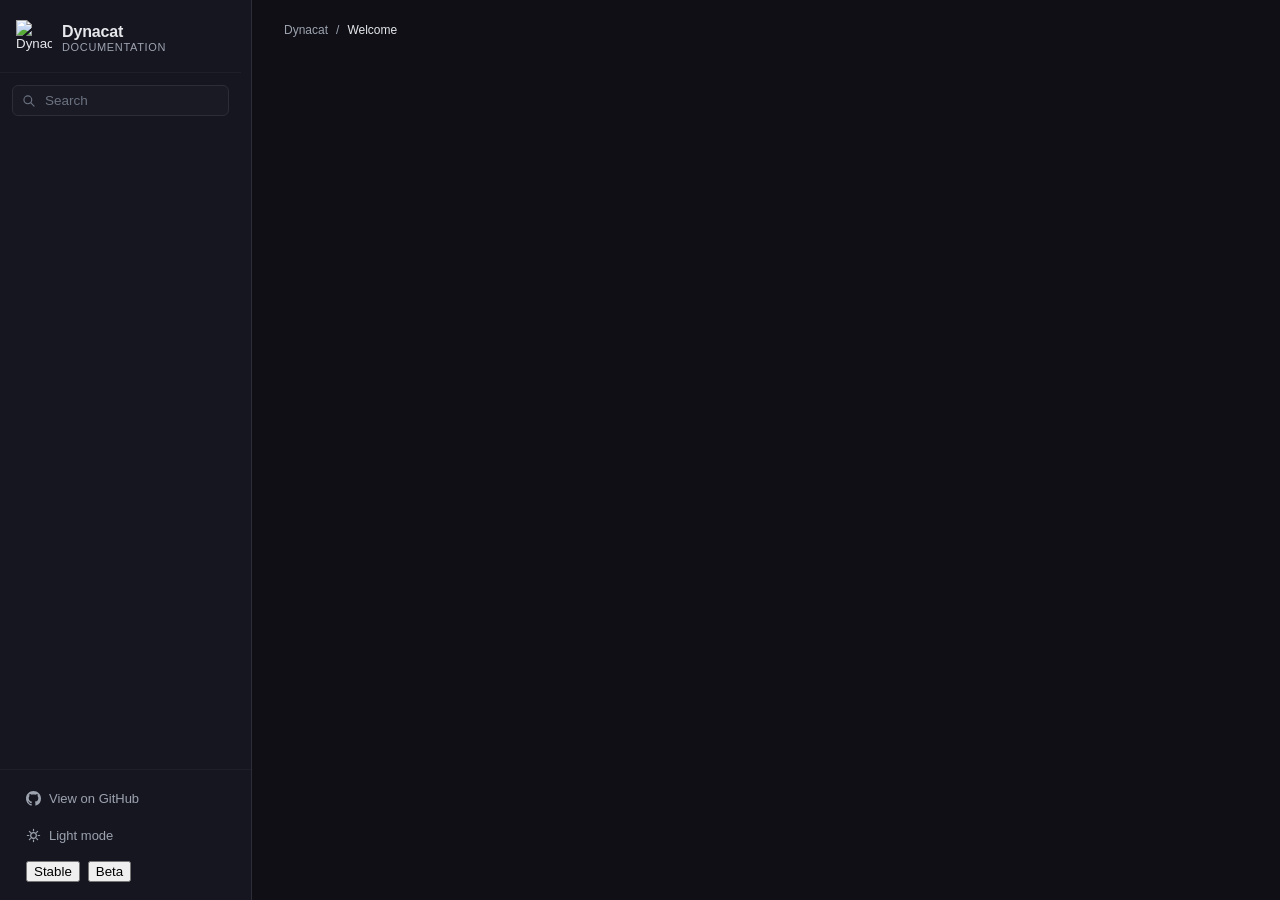
==== commit 04908e01: "Sync" ====
--- a/docs/index.html
+++ b/docs/index.html
@@ -3,7 +3,7 @@
 <head>
   <meta charset="UTF-8">
   <meta name="viewport" content="width=device-width, initial-scale=1.0">
-  <title>Dynacat — Documentation</title>
+  <title>Dynacat - Documentation</title>
   <script>
     (function () {
       try {
@@ -94,21 +94,9 @@
         <span id="theme-label">Light mode</span>
       </button>
 
-      <div class="branch-switcher">
-        <svg class="branch-icon" viewBox="0 0 512 512" width="15" height="15" aria-hidden="true">
-          <circle cx="160" cy="96" r="48" style="fill:none;stroke:currentColor;stroke-linecap:round;stroke-linejoin:round;stroke-width:32px"/>
-          <circle cx="160" cy="416" r="48" style="fill:none;stroke:currentColor;stroke-linecap:round;stroke-linejoin:round;stroke-width:32px"/>
-          <line x1="160" y1="368" x2="160" y2="144" style="fill:none;stroke:currentColor;stroke-linecap:round;stroke-linejoin:round;stroke-width:32px"/>
-          <circle cx="352" cy="160" r="48" style="fill:none;stroke:currentColor;stroke-linecap:round;stroke-linejoin:round;stroke-width:32px"/>
-          <path d="M352,208c0,128-192,48-192,160" style="fill:none;stroke:currentColor;stroke-linecap:round;stroke-linejoin:round;stroke-width:32px"/>
-        </svg>
-        <select id="branch-select" class="branch-select" aria-label="Documentation version">
-          <option value="/">Stable</option>
-          <option value="/beta/">Beta</option>
-        </select>
-        <svg class="branch-chevron" viewBox="0 0 16 16" fill="none" width="12" height="12" aria-hidden="true">
-          <path d="M4 6l4 4 4-4" stroke="currentColor" stroke-width="1.5" stroke-linecap="round" stroke-linejoin="round"/>
-        </svg>
+      <div class="branch-switcher" id="branch-switcher" aria-label="Documentation version">
+        <button class="branch-pill" data-branch="/" data-label="Stable" aria-pressed="false">Stable</button>
+        <button class="branch-pill" data-branch="/beta/" data-label="Beta" aria-pressed="false">Beta</button>
       </div>
     </div>
   </aside>
